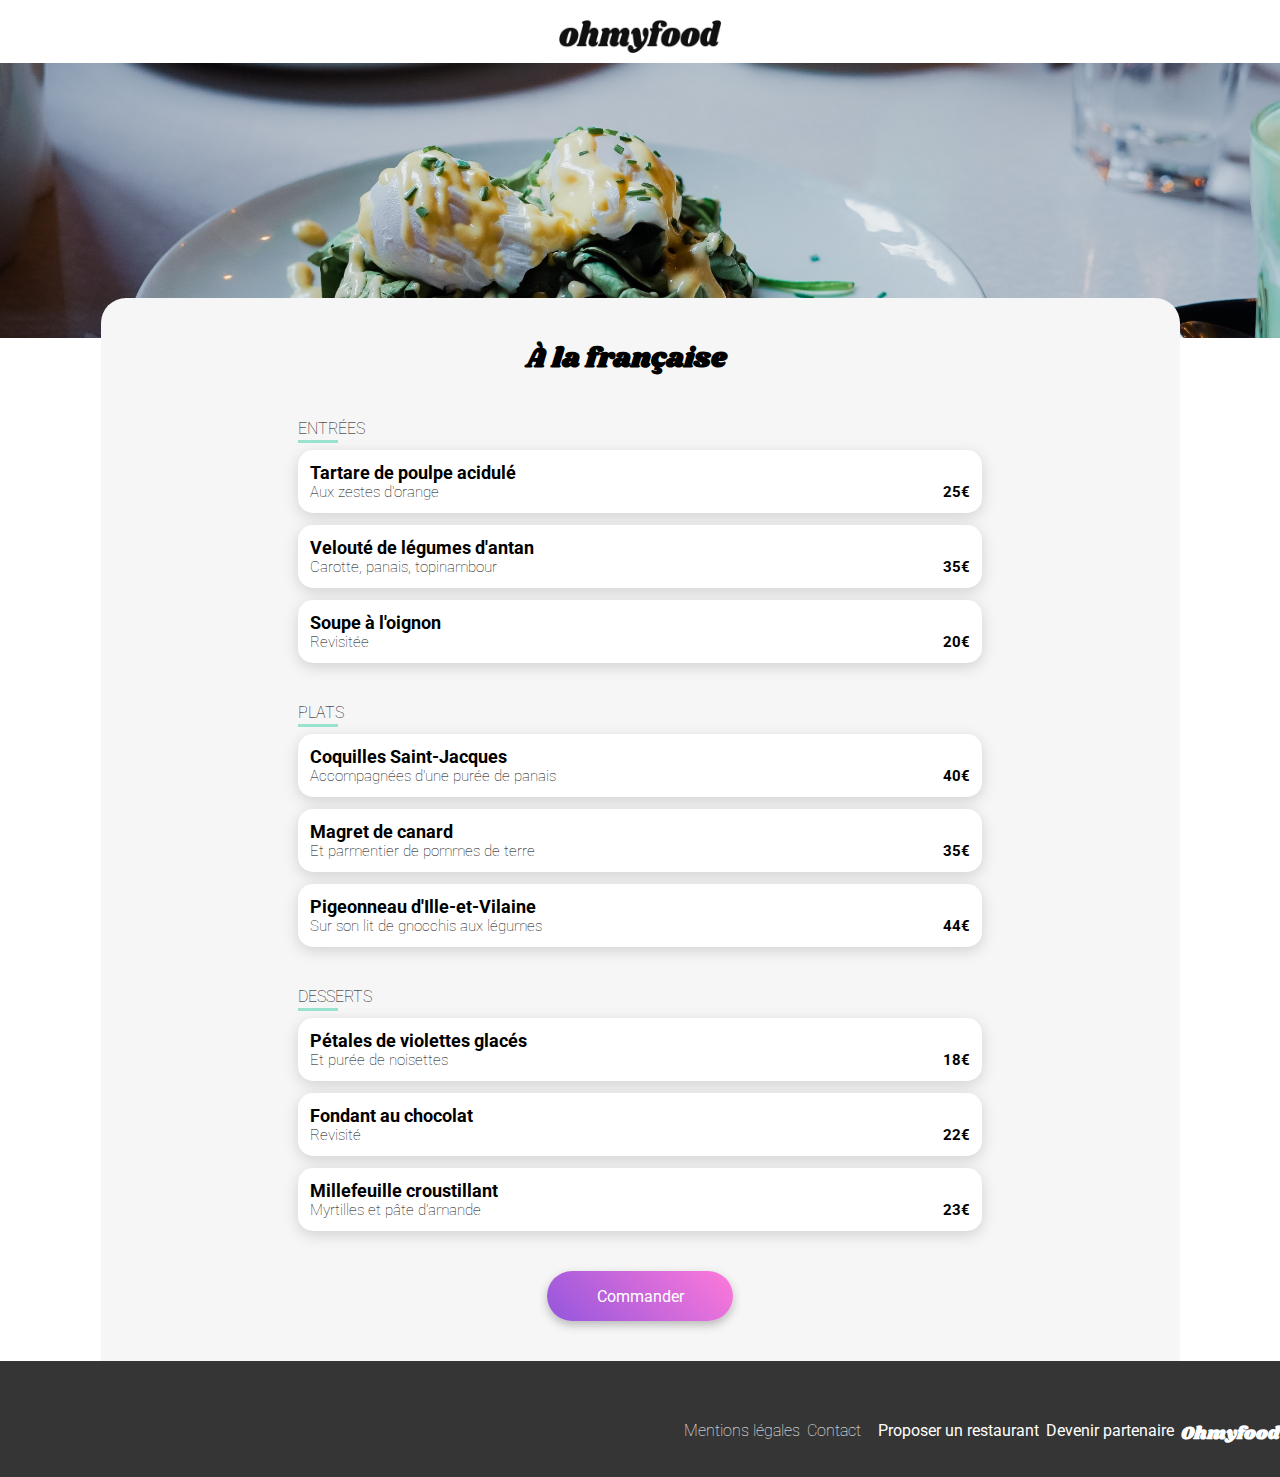
==== restaurants/a_la_francaise.html @ 1d02686e "last modifications" ====
<!DOCTYPE html>
<html lang="en">
<head>
    <meta charset="UTF-8">
    <meta name="viewport" content="width=device-width, initial-scale=1.0">
    <title>À la française - Carte</title>
    <link rel="preconnect" href="https://fonts.googleapis.com">
    <link rel="preconnect" href="https://fonts.gstatic.com" crossorigin>
    <link href="https://fonts.googleapis.com/css2?family=Roboto:wght@300;500;700&family=Shrikhand&display=swap" rel="stylesheet">
    <link href="../assets/css/style.css" rel="stylesheet">
    <link rel="stylesheet" href="https://cdnjs.cloudflare.com/ajax/libs/font-awesome/6.2.1/css/all.min.css"
    integrity="sha512-MV7K8+y+gLIBoVD59lQIYicR65iaqukzvf/nwasF0nqhPay5w/9lJmVM2hMDcnK1OnMGCdVK+iQrJ7lzPJQd1w=="
    crossorigin="anonymous" referrerpolicy="no-referrer">
</head>
<body class="main-container">
    <header class="header-ohmyfood">
        <img src="../assets/images/logo/ohmyfood.png" alt="Le logo de Ohmyfood" class="logo">
    </header>

    <img class="restaurant-cart-banner" src="../assets/images/restaurants/toa-heftiba.jpg" alt="La photo d'un joli plat gastronomique avec des toasts et oeufs benedict">

    <section class="restaurant-cart-menu">
        <div class="restaurant-cart-menu-title-and-choice">
            <h1 class="restaurant-cart-menu-title">À la française</h1>
            <i class="fa-regular fa-heart"></i>
        </div>
        <section class="restaurant-cart-menu-section">
            <h2 class="restaurant-cart-menu-section-title">Entrées</h2>
            <article class="restaurant-cart-menu-article">
                <h3 class="small-title">Tartare de poulpe acidulé</h3>
                <div class="restaurant-cart-menu-article-sub">
                    <p class="subcoment-cart">Aux zestes d'orange</p>
                    <p class="price">25€</p>
                </div>
            </article>
            <article class="restaurant-cart-menu-article">
                <h3 class="small-title">Velouté de légumes d'antan</h3>
                <div class="restaurant-cart-menu-article-sub">
                    <p class="subcoment-cart">Carotte, panais, topinambour</p>
                    <p class="price">35€</p>
                </div>
            </article>
            <article class="restaurant-cart-menu-article">
                <h3 class="small-title">Soupe à l'oignon</h3>
                <div class="restaurant-cart-menu-article-sub">
                    <p class="subcoment-cart">Revisitée</p>
                    <p class="price">20€</p>
                </div>
            </article>
        </section>
        <section class="restaurant-cart-menu-section">
            <h2 class="restaurant-cart-menu-section-title">Plats</h2>
            <article class="restaurant-cart-menu-article">
                <h3 class="small-title">Coquilles Saint-Jacques</h3>
                <div class="restaurant-cart-menu-article-sub">
                    <p class="subcoment-cart">Accompagnées d'une purée de panais</p>
                    <p class="price">40€</p>
                </div>
            </article>
            <article class="restaurant-cart-menu-article">
                <h3 class="small-title">Magret de canard</h3>
                <div class="restaurant-cart-menu-article-sub">
                    <p class="subcoment-cart">Et parmentier de pommes de terre</p>
                    <p class="price">35€</p>
                </div>
            </article>
            <article class="restaurant-cart-menu-article">
                <h3 class="small-title">Pigeonneau d'Ille-et-Vilaine</h3>
                <div class="restaurant-cart-menu-article-sub">
                    <p class="subcoment-cart">Sur son lit de gnocchis aux légumes</p>
                    <p class="price">44€</p>
                </div>
            </article>
        </section>
        <section class="restaurant-cart-menu-section">
            <h2 class="restaurant-cart-menu-section-title">Desserts</h2>
            <article class="restaurant-cart-menu-article">
                <h3 class="small-title">Pétales de violettes glacés</h3>
                <div class="restaurant-cart-menu-article-sub">
                    <p class="subcoment-cart">Et purée de noisettes</p>
                    <p class="price">18€</p>
                </div>
            </article>
            <article class="restaurant-cart-menu-article">
                <h3 class="small-title">Fondant au chocolat</h3>
                <div class="restaurant-cart-menu-article-sub">
                    <p class="subcoment-cart">Revisité</p>
                    <p class="price">22€</p>
                </div>
            </article>
            <article class="restaurant-cart-menu-article">
                <h3 class="small-title">Millefeuille croustillant</h3>
                <div class="restaurant-cart-menu-article-sub">
                    <p class="subcoment-cart">Myrtilles et pâte d'amande</p>
                    <p class="price">23€</p>
                </div>
            </article>
        </section>
        <button class="big-button restaurant-cart-menu-big-button">Commander</button>
    </section>

    <footer class="footer-ohmyfood">
        <h2 class="footer-title">Ohmyfood</h2>
        <ul class="footer-ul-partnership">
            <li class="footer-ul-partnership-li">
                <i class="fa-solid fa-utensils footer-icon"></i>
                Proposer un restaurant
            </li>
            <li>
                <i class="fa-solid fa-handshake-angle footer-icon"></i>
                Devenir partenaire
            </li>
        </ul>
        <ul class="footer-ul-official">
            <li>Mentions légales</li>
            <li>Contact</li>
        </ul>
    </footer>
</body>
</html>
---- assets/css/style.css ----
/* General */
* {
  font-family: "Roboto", sans-serif;
  padding: 0%;
  margin: 0%;
}

.main-container {
  width: 100%;
  display: flex;
  flex-direction: column;
  align-items: center;
}

.second-container {
  width: 100%;
  display: flex;
  flex-direction: column;
  align-items: center;
}

li {
  list-style: none;
}

a {
  text-decoration: none;
}

/* font-variables */
.title, .fonctionnement .fonctionnement-title, .advertising .advertising-title {
  font-size: 24px;
  font-weight: bold;
}

.restaurant-cart-menu-title {
  font-family: "Shrikhand", serif;
  font-size: 28px;
  padding-right: 28px;
}

.footer-title {
  font-family: "Shrikhand", serif;
  font-size: 18px;
  color: white;
}

.subcoment, .restaurant-card .restaurant-card-sub p, .advertising .advertising-paragraph {
  font-size: 17px;
  font-weight: lighter;
}

.subcoment-cart {
  font-size: 15px;
  font-weight: lighter;
}

.small-title, .big-button, .restaurant-card .restaurant-card-sub h3, .fonctionnement-card .fonctionnement-card-content {
  font-size: 18px;
  font-weight: medium;
}

.price {
  font-size: 15px;
  font-weight: bold;
}

/* color */
/* drop-shadow */
/***** header *****/
.header-ohmyfood {
  height: 63px;
  display: flex;
  flex-direction: row;
  justify-content: center;
  box-shadow: 0px 2px 4px 0px rgba(0, 0, 0, 0.15);
  width: 100%;
}
.header-ohmyfood .logo {
  width: 162px;
  padding-top: 20px;
  padding-bottom: 10px;
}

/***** research & advertising *****/
.research-and-advertising {
  display: flex;
  flex-direction: column;
  width: 100%;
}

/** advertising **/
.advertising {
  background-color: #f6f6f6;
  display: flex;
  flex-direction: column;
  align-items: center;
  text-align: center;
  padding: 40px 20px 55px 20px;
}
.advertising .advertising-title {
  padding-bottom: 20px;
}
.advertising .advertising-paragraph {
  font-size: 18px;
  padding-bottom: 30px;
}

/***** fonctionnement *****/
.fonctionnement {
  display: flex;
  flex-direction: column;
  padding: 40px 20px;
  width: 100%;
  align-self: center;
}
.fonctionnement .fonctionnement-title {
  padding-bottom: 28px;
}
.fonctionnement .fonctionnement-cards {
  display: flex;
  flex-direction: column;
  gap: 25px;
}

.fonctionnement-card {
  display: flex;
  flex-direction: row;
  height: 72px;
  align-items: center;
}
.fonctionnement-card .fonctionnement-card-number {
  background-color: #9356DC;
  height: 24px;
  width: 24px;
  border-radius: 50%;
  font-size: 14px;
  color: white;
  display: flex;
  justify-content: center;
  align-items: center;
  margin-right: -10px;
  z-index: 1;
}
.fonctionnement-card .fonctionnement-card-content {
  font-size: 16px;
  height: 100%;
  display: flex;
  flex-direction: row;
  align-items: center;
  background-color: #f6f6f6;
  box-shadow: 0px 4px 15px 0px rgba(0, 0, 0, 0.15);
  width: 100%;
  border-radius: 20px;
  padding-left: 35px;
}
.fonctionnement-card .fonctionnement-card-content .fonctionnement-icon {
  color: #7E7E7E;
  padding-right: 25px;
}

/* Medium devices (tablets, more/equal than 1024px) */
@media (min-width: 1024px) {
  .fonctionnement {
    align-items: center;
  }
  .fonctionnement .fonctionnement-cards {
    display: flex;
    flex-direction: row;
    width: 1080px;
  }
  .fonctionnement .fonctionnement-cards .fonctionnement-card {
    width: 33%;
  }
}
/***** restaurants *****/
.restaurants {
  display: flex;
  flex-direction: column;
  background-color: #f6f6f6;
  padding: 60px 20px;
  gap: 28px;
  width: 100%;
}

.restaurants-cards {
  display: flex;
  flex-direction: column;
  gap: 18px;
}

.restaurant-card {
  color: black;
  background-color: white;
  display: flex;
  flex-direction: column;
  height: 251px;
  border-radius: 15px;
  box-shadow: 0px 4px 15px 0px rgba(0, 0, 0, 0.15);
}
.restaurant-card .restaurant-card-sup {
  height: 66%;
  position: relative;
}
.restaurant-card .restaurant-card-sup .restaurant-card-sup-img {
  object-fit: cover;
  width: 100%;
  height: 100%;
  border-radius: 15px 15px 0px 0px;
}
.restaurant-card .restaurant-card-sup .restaurant-card-sup-button {
  position: absolute;
  top: 0;
  right: 0;
  margin: 10px;
}
.restaurant-card .restaurant-card-sub {
  height: 34%;
  display: flex;
  flex-direction: row;
  align-items: center;
  justify-content: space-between;
  padding: 0px 20px 0px 10px;
  border-radius: 0px 0px 15px 15px;
}
.restaurant-card .restaurant-card-sub i {
  font-size: 22px;
  padding-top: -10px;
}

/* Medium devices (tablets, more/equal than 1024px) */
@media (min-width: 1024px) {
  .restaurants {
    align-items: center;
    justify-content: center;
  }
  .restaurants .restaurants-cards {
    width: 1080px;
    flex-direction: row;
    justify-content: space-between;
    flex-wrap: wrap;
  }
  .restaurants .restaurants-cards .restaurant-card {
    width: 500px;
  }
}
/***** footer *****/
.footer-ohmyfood {
  display: flex;
  flex-direction: column;
  padding: 28px 40px;
  gap: 7px;
  color: white;
  background-color: #353535;
  width: 100%;
}
.footer-ohmyfood .footer-logo {
  width: 95px;
  margin-bottom: 13px;
}
.footer-ohmyfood .footer-logo svg {
  fill: white;
}
.footer-ohmyfood .footer-ul-partnership {
  display: flex;
  flex-direction: column;
  gap: 7px;
  font-size: 16px;
}
.footer-ohmyfood .footer-ul-partnership .footer-ul-partnership-li {
  display: flex;
  flex-direction: row;
  gap: 10px;
  font-weight: medium;
}
.footer-ohmyfood .footer-ul-official {
  display: flex;
  flex-direction: column;
  gap: 7px;
  font-weight: lighter;
}
.footer-ohmyfood .footer-icon {
  font-size: 13px;
}

@media (min-width: 1024px) {
  .footer-ohmyfood {
    flex-direction: row-reverse;
    padding: 60px 5% 30px;
  }
  .footer-ohmyfood .footer-ul-partnership {
    flex-direction: row;
  }
  .footer-ohmyfood .footer-ul-official {
    flex-direction: row;
  }
}
/***** restaurant cart banner *****/
.restaurant-cart-banner {
  height: 275px;
  width: 100%;
  object-fit: cover;
  z-index: 0;
  position: relative;
}

/***** restaurant cart menu *****/
.restaurant-cart-menu {
  display: flex;
  flex-direction: column;
  width: 100%;
  background-color: #f6f6f6;
  border-radius: 25px 25px 0px 0px;
  padding: 40px 12px;
  margin-top: -40px;
  z-index: 1;
  position: relative;
  gap: 40px;
}
.restaurant-cart-menu .restaurant-cart-menu-big-button {
  width: 186px;
  align-self: center;
}

.restaurant-cart-menu-title-and-choice {
  display: flex;
  flex-direction: row;
  justify-content: space-between;
}

.restaurant-cart-menu-section {
  display: flex;
  flex-direction: column;
  gap: 12px;
}
.restaurant-cart-menu-section .restaurant-cart-menu-section-title {
  font-size: 16px;
  font-weight: lighter;
  text-transform: uppercase;
  position: relative;
}
.restaurant-cart-menu-section .restaurant-cart-menu-section-title:before {
  content: "";
  position: absolute;
  bottom: -5px;
  left: 0;
  width: 40px;
  border-bottom: 3px solid #99E2D0;
}

.restaurant-cart-menu-article {
  display: flex;
  flex-direction: column;
  padding: 12px;
  background-color: white;
  border-radius: 15px;
  box-shadow: 0px 4px 15px 0px rgba(0, 0, 0, 0.15);
}
.restaurant-cart-menu-article .restaurant-cart-menu-article-sub {
  display: flex;
  flex-direction: row;
  justify-content: space-between;
}

/* Medium devices (tablets, more/equal than 1024px) */
@media (min-width: 1024px) {
  .restaurant-cart-menu {
    width: 1055px;
    align-items: center;
  }
  .restaurant-cart-menu .restaurant-cart-menu-section {
    width: 684px;
  }
}
/* color */
/* drop-shadow */
/** buttons **/
.big-button {
  font-size: 16px;
  color: white;
  height: 50px;
  background: linear-gradient(45deg, #9356DC, #FF79DA);
  border-radius: 25px;
  padding: 0px 1.5em 0px 1.5em;
  border: none;
  box-shadow: 0px 4px 10px 0px rgba(0, 0, 0, 0.25);
}

.small-button {
  font-size: 14px;
  font-weight: medium;
  background: #99E2D0;
  color: #008766;
  padding: 5px 10px;
  border: none;
  box-shadow: 0px 2px 4px 0px rgba(0, 0, 0, 0.15);
}

/* color */
/* drop-shadow */

/*# sourceMappingURL=style.css.map */
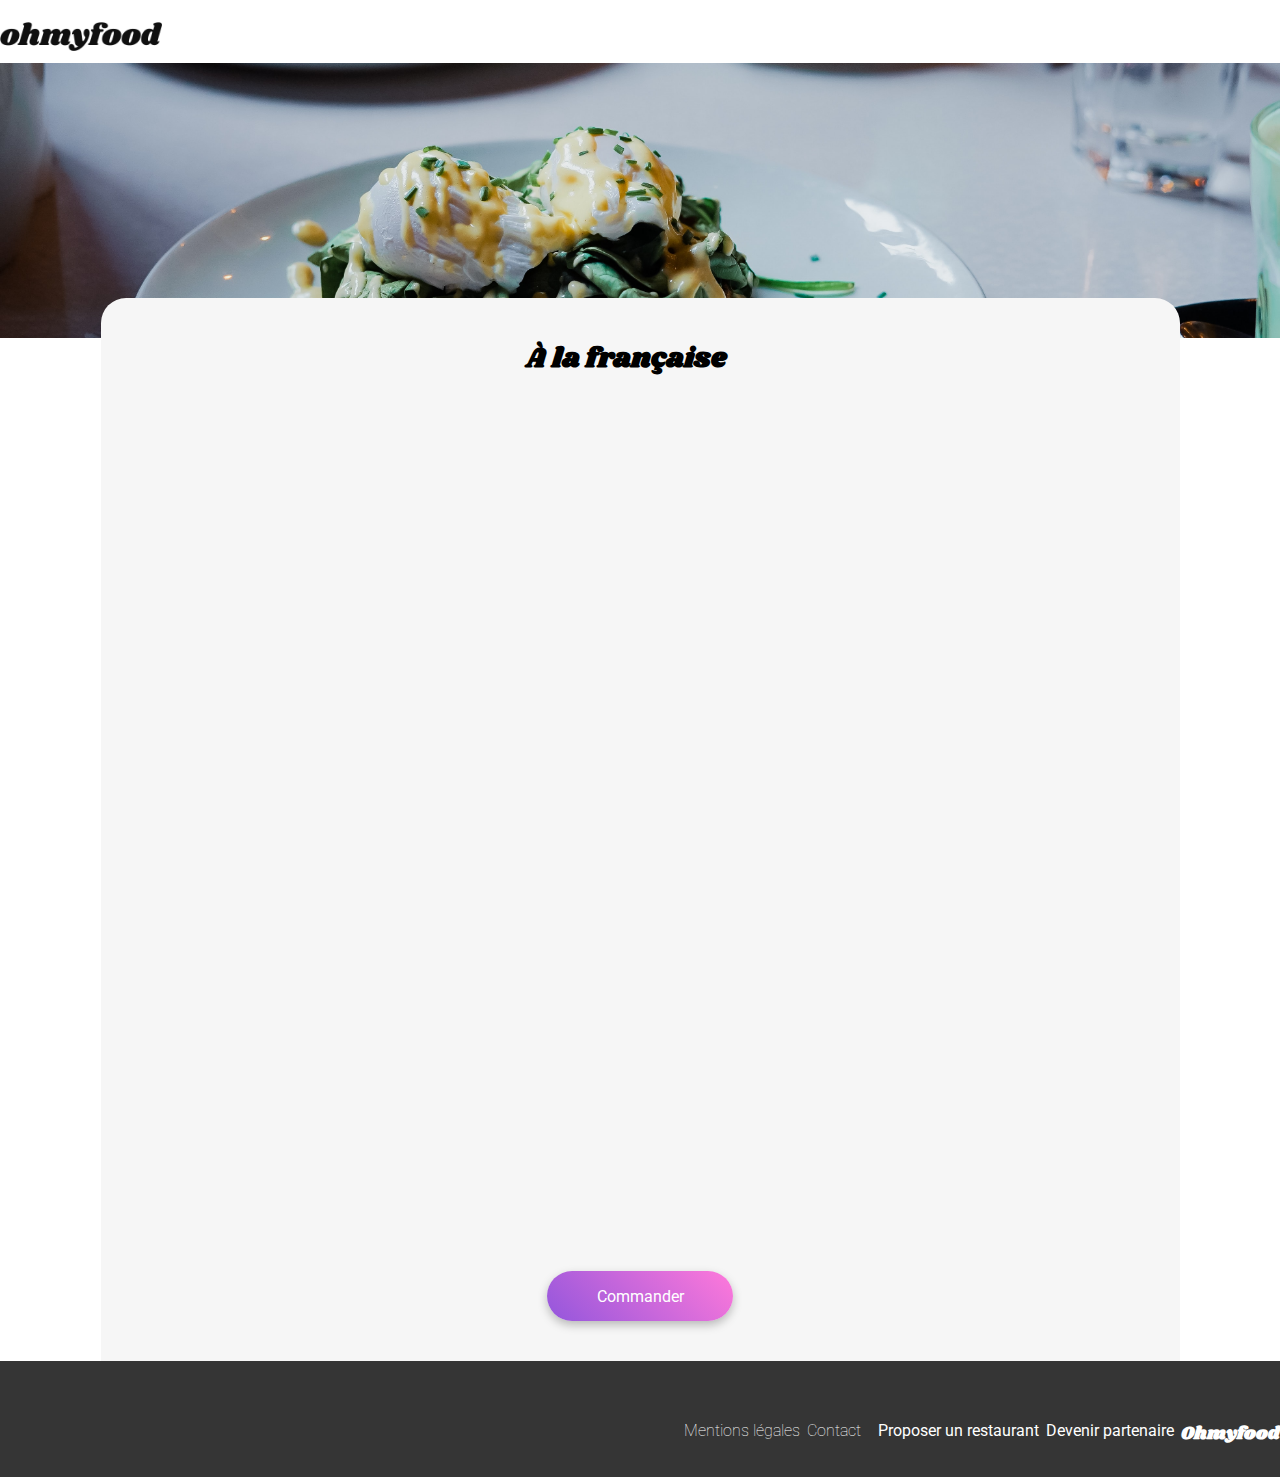
==== commit 0f29cab3: "add animations on all restaurants menu pages" ====
--- a/restaurants/a_la_francaise.html
+++ b/restaurants/a_la_francaise.html
@@ -24,7 +24,7 @@
             <h1 class="restaurant-cart-menu-title">À la française</h1>
             <i class="fa-regular fa-heart"></i>
         </div>
-        <section class="restaurant-cart-menu-section">
+        <section class="restaurant-cart-menu-section fadein1">
             <h2 class="restaurant-cart-menu-section-title">Entrées</h2>
             <article class="restaurant-cart-menu-article">
                 <h3 class="small-title">Tartare de poulpe acidulé</h3>
@@ -48,7 +48,7 @@
                 </div>
             </article>
         </section>
-        <section class="restaurant-cart-menu-section">
+        <section class="restaurant-cart-menu-section fadein2">
             <h2 class="restaurant-cart-menu-section-title">Plats</h2>
             <article class="restaurant-cart-menu-article">
                 <h3 class="small-title">Coquilles Saint-Jacques</h3>
@@ -72,7 +72,7 @@
                 </div>
             </article>
         </section>
-        <section class="restaurant-cart-menu-section">
+        <section class="restaurant-cart-menu-section fadein3">
             <h2 class="restaurant-cart-menu-section-title">Desserts</h2>
             <article class="restaurant-cart-menu-article">
                 <h3 class="small-title">Pétales de violettes glacés</h3>
--- a/assets/css/style.css
+++ b/assets/css/style.css
@@ -67,19 +67,61 @@
 
 /* color */
 /* drop-shadow */
+/* animations */
+.fadein1 {
+  animation: fade-in 1.5s ease-in-out forwards;
+}
+@keyframes fade-in {
+  from {
+    opacity: 0;
+  }
+  to {
+    opacity: 1;
+  }
+}
+
+.fadein2 {
+  animation: fade-in 3.5s ease-in-out forwards;
+}
+@keyframes fade-in {
+  from {
+    opacity: 0;
+  }
+  to {
+    opacity: 1;
+  }
+}
+
+.fadein3 {
+  animation: fade-in 4s ease-in-out forwards;
+}
+@keyframes fade-in {
+  from {
+    opacity: 0;
+  }
+  to {
+    opacity: 1;
+  }
+}
+
 /***** header *****/
 .header-ohmyfood {
   height: 63px;
   display: flex;
   flex-direction: row;
-  justify-content: center;
+  align-items: center;
+  justify-content: space-around;
   box-shadow: 0px 2px 4px 0px rgba(0, 0, 0, 0.15);
   width: 100%;
+}
+.header-ohmyfood .header-arrow {
+  font-size: 16px;
 }
 .header-ohmyfood .logo {
   width: 162px;
   padding-top: 20px;
   padding-bottom: 10px;
+  margin-right: auto;
 }
 
 /***** research & advertising *****/
@@ -332,6 +374,7 @@
   display: flex;
   flex-direction: column;
   gap: 12px;
+  opacity: 0;
 }
 .restaurant-cart-menu-section .restaurant-cart-menu-section-title {
   font-size: 16px;
@@ -374,6 +417,43 @@
 }
 /* color */
 /* drop-shadow */
+/* animations */
+.fadein1 {
+  animation: fade-in 1.5s ease-in-out forwards;
+}
+@keyframes fade-in {
+  from {
+    opacity: 0;
+  }
+  to {
+    opacity: 1;
+  }
+}
+
+.fadein2 {
+  animation: fade-in 3.5s ease-in-out forwards;
+}
+@keyframes fade-in {
+  from {
+    opacity: 0;
+  }
+  to {
+    opacity: 1;
+  }
+}
+
+.fadein3 {
+  animation: fade-in 4s ease-in-out forwards;
+}
+@keyframes fade-in {
+  from {
+    opacity: 0;
+  }
+  to {
+    opacity: 1;
+  }
+}
+
 /** buttons **/
 .big-button {
   font-size: 16px;
@@ -384,6 +464,11 @@
   padding: 0px 1.5em 0px 1.5em;
   border: none;
   box-shadow: 0px 4px 10px 0px rgba(0, 0, 0, 0.25);
+  transition: background 2s, box-shadow 2s;
+}
+.big-button:hover {
+  background: linear-gradient(45deg, #a16be0, #ff93e1);
+  box-shadow: 0px 6px 12px 0px rgba(0, 0, 0, 0.3);
 }
 
 .small-button {
@@ -398,5 +483,41 @@
 
 /* color */
 /* drop-shadow */
+/* animations */
+.fadein1 {
+  animation: fade-in 1.5s ease-in-out forwards;
+}
+@keyframes fade-in {
+  from {
+    opacity: 0;
+  }
+  to {
+    opacity: 1;
+  }
+}
+
+.fadein2 {
+  animation: fade-in 3.5s ease-in-out forwards;
+}
+@keyframes fade-in {
+  from {
+    opacity: 0;
+  }
+  to {
+    opacity: 1;
+  }
+}
+
+.fadein3 {
+  animation: fade-in 4s ease-in-out forwards;
+}
+@keyframes fade-in {
+  from {
+    opacity: 0;
+  }
+  to {
+    opacity: 1;
+  }
+}
 
 /*# sourceMappingURL=style.css.map */
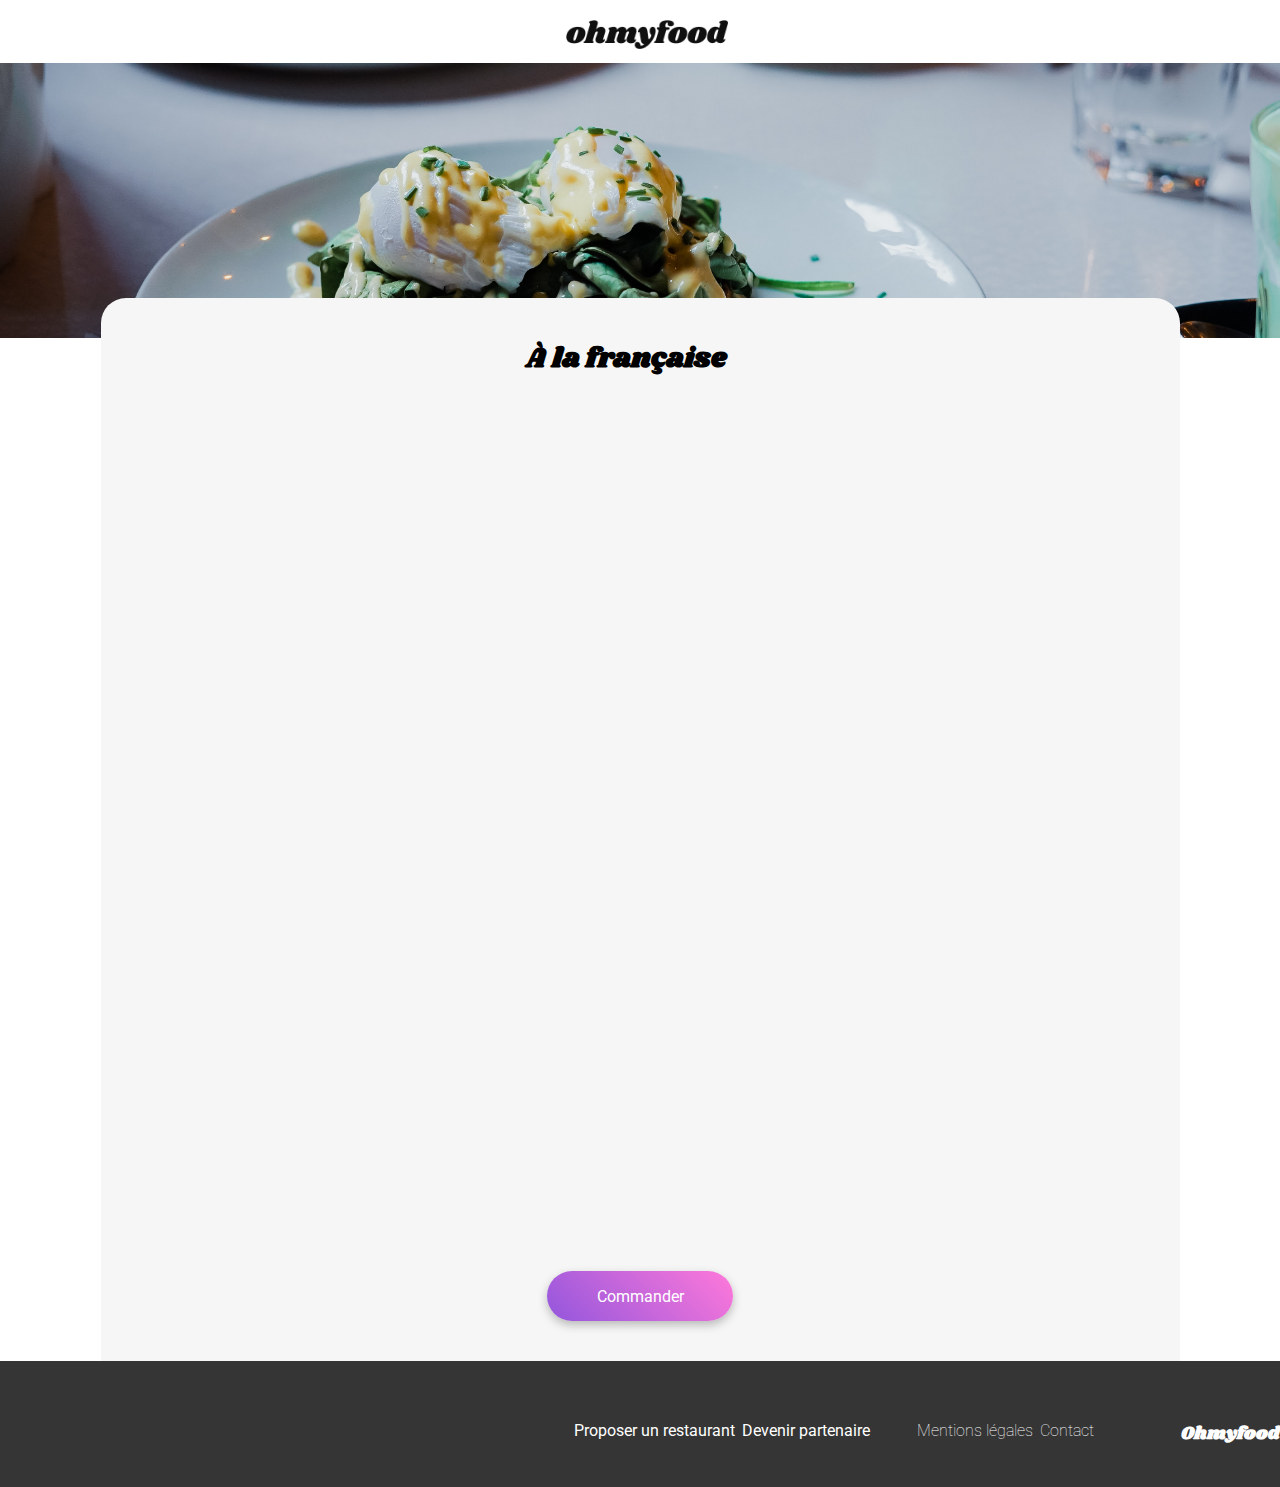
==== commit 7fe3b330: "improve logo part 2" ====
--- a/restaurants/a_la_francaise.html
+++ b/restaurants/a_la_francaise.html
@@ -14,7 +14,10 @@
 </head>
 <body class="main-container">
     <header class="header-ohmyfood">
-        <img src="../assets/images/logo/ohmyfood.png" alt="Le logo de Ohmyfood" class="logo">
+        <a href="../index.html"></a><i class="fa-solid fa-arrow-left header-arrow"></i>
+        <div class="logo-part">
+            <img src="../assets/images/logo/ohmyfood.png" alt="Le logo de Ohmyfood" class="logo-restaurant">
+        </div>
     </header>
 
     <img class="restaurant-cart-banner" src="../assets/images/restaurants/toa-heftiba.jpg" alt="La photo d'un joli plat gastronomique avec des toasts et oeufs benedict">
--- a/assets/css/style.css
+++ b/assets/css/style.css
@@ -9,16 +9,14 @@
   width: 100%;
   display: flex;
   flex-direction: column;
-  align-items: center;
-}
-
-.second-container {
-  width: 100%;
-  display: flex;
-  flex-direction: column;
-  align-items: center;
-}
-
+  box-sizing: border-box;
+}
+
+@media (min-width: 1024px) {
+  .main-container {
+    align-items: center;
+  }
+}
 li {
   list-style: none;
 }
@@ -43,6 +41,7 @@
   font-family: "Shrikhand", serif;
   font-size: 18px;
   color: white;
+  margin-bottom: 10px;
 }
 
 .subcoment, .restaurant-card .restaurant-card-sub p, .advertising .advertising-paragraph {
@@ -104,24 +103,43 @@
   }
 }
 
+.fadeout {
+  animation: fade-out 3s linear forwards;
+}
+@keyframes fade-out {
+  from {
+    display: flex;
+  }
+  to {
+    display: none;
+  }
+}
+
 /***** header *****/
 .header-ohmyfood {
   height: 63px;
   display: flex;
   flex-direction: row;
   align-items: center;
-  justify-content: space-around;
+  justify-content: center;
   box-shadow: 0px 2px 4px 0px rgba(0, 0, 0, 0.15);
   width: 100%;
 }
 .header-ohmyfood .header-arrow {
   font-size: 16px;
-}
-.header-ohmyfood .logo {
+  width: 5%;
+  margin-left: 5%;
+}
+.header-ohmyfood .logo-part {
+  width: 90%;
+}
+.header-ohmyfood .logo, .header-ohmyfood .logo-restaurant {
   width: 162px;
   padding-top: 20px;
   padding-bottom: 10px;
-  margin-right: auto;
+}
+.header-ohmyfood .logo-restaurant {
+  margin-left: 38%;
 }
 
 /***** research & advertising *****/
@@ -204,12 +222,11 @@
 /* Medium devices (tablets, more/equal than 1024px) */
 @media (min-width: 1024px) {
   .fonctionnement {
-    align-items: center;
+    width: 100%;
   }
   .fonctionnement .fonctionnement-cards {
     display: flex;
     flex-direction: row;
-    width: 1080px;
   }
   .fonctionnement .fonctionnement-cards .fonctionnement-card {
     width: 33%;
@@ -265,21 +282,29 @@
   padding: 0px 20px 0px 10px;
   border-radius: 0px 0px 15px 15px;
 }
-.restaurant-card .restaurant-card-sub i {
-  font-size: 22px;
+.restaurant-card .restaurant-card-sub .favorite {
+  height: 22px;
   padding-top: -10px;
+  fill: transparent;
+  stroke-width: 40;
+  stroke: black;
+}
+.restaurant-card .restaurant-card-sub .favorite:hover {
+  animation: filling 0.25s linear forwards;
+}
+@keyframes filling {
+  from {
+    fill: transparent;
+  }
+  to {
+    fill: black;
+  }
 }
 
 /* Medium devices (tablets, more/equal than 1024px) */
 @media (min-width: 1024px) {
-  .restaurants {
-    align-items: center;
-    justify-content: center;
-  }
   .restaurants .restaurants-cards {
-    width: 1080px;
     flex-direction: row;
-    justify-content: space-between;
     flex-wrap: wrap;
   }
   .restaurants .restaurants-cards .restaurant-card {
@@ -332,9 +357,13 @@
   }
   .footer-ohmyfood .footer-ul-partnership {
     flex-direction: row;
+    order: 2;
+    padding-right: 40px;
   }
   .footer-ohmyfood .footer-ul-official {
     flex-direction: row;
+    order: 1;
+    padding-right: 80px;
   }
 }
 /***** restaurant cart banner *****/
@@ -392,17 +421,32 @@
 }
 
 .restaurant-cart-menu-article {
+  position: relative;
   display: flex;
   flex-direction: column;
   padding: 12px;
   background-color: white;
   border-radius: 15px;
   box-shadow: 0px 4px 15px 0px rgba(0, 0, 0, 0.15);
+  transition: margin-right 500ms;
+}
+.restaurant-cart-menu-article:hover {
+  margin-right: 10%;
+  border-radius: 15px 0px 0px 15px;
+}
+.restaurant-cart-menu-article:hover .checking {
+  display: block;
 }
 .restaurant-cart-menu-article .restaurant-cart-menu-article-sub {
   display: flex;
   flex-direction: row;
   justify-content: space-between;
+}
+.restaurant-cart-menu-article .checking {
+  display: none;
+  width: 59px;
+  background-color: #99E2D0;
+  margin-right: -13%;
 }
 
 /* Medium devices (tablets, more/equal than 1024px) */
@@ -451,6 +495,18 @@
   }
   to {
     opacity: 1;
+  }
+}
+
+.fadeout {
+  animation: fade-out 3s linear forwards;
+}
+@keyframes fade-out {
+  from {
+    display: flex;
+  }
+  to {
+    display: none;
   }
 }
 
@@ -481,6 +537,47 @@
   box-shadow: 0px 2px 4px 0px rgba(0, 0, 0, 0.15);
 }
 
+/**loader**/
+.loader-box {
+  height: 100vh;
+  width: 100vh;
+  display: flex;
+  align-items: center;
+  justify-content: center;
+  font-family: "Shrikhand", serif;
+  font-size: 50px;
+}
+.loader-box .loader {
+  position: relative;
+  width: 30px;
+  height: 30px;
+  display: inline-block;
+  border-radius: 30px;
+  border: 10px solid rgba(0, 0, 0, 0.4);
+  margin-right: 10px;
+  margin-bottom: 10px;
+}
+.loader-box .loader::after {
+  content: "";
+  position: absolute;
+  top: -10px;
+  left: -10px;
+  bottom: -10px;
+  right: -10px;
+  border-radius: 30px;
+  border: 10px solid transparent;
+  border-top-color: black;
+  animation: spin 1s linear infinite;
+}
+
+@keyframes spin {
+  0% {
+    transform: rotate(0deg);
+  }
+  100% {
+    transform: rotate(360deg);
+  }
+}
 /* color */
 /* drop-shadow */
 /* animations */
@@ -520,4 +617,16 @@
   }
 }
 
+.fadeout {
+  animation: fade-out 3s linear forwards;
+}
+@keyframes fade-out {
+  from {
+    display: flex;
+  }
+  to {
+    display: none;
+  }
+}
+
 /*# sourceMappingURL=style.css.map */
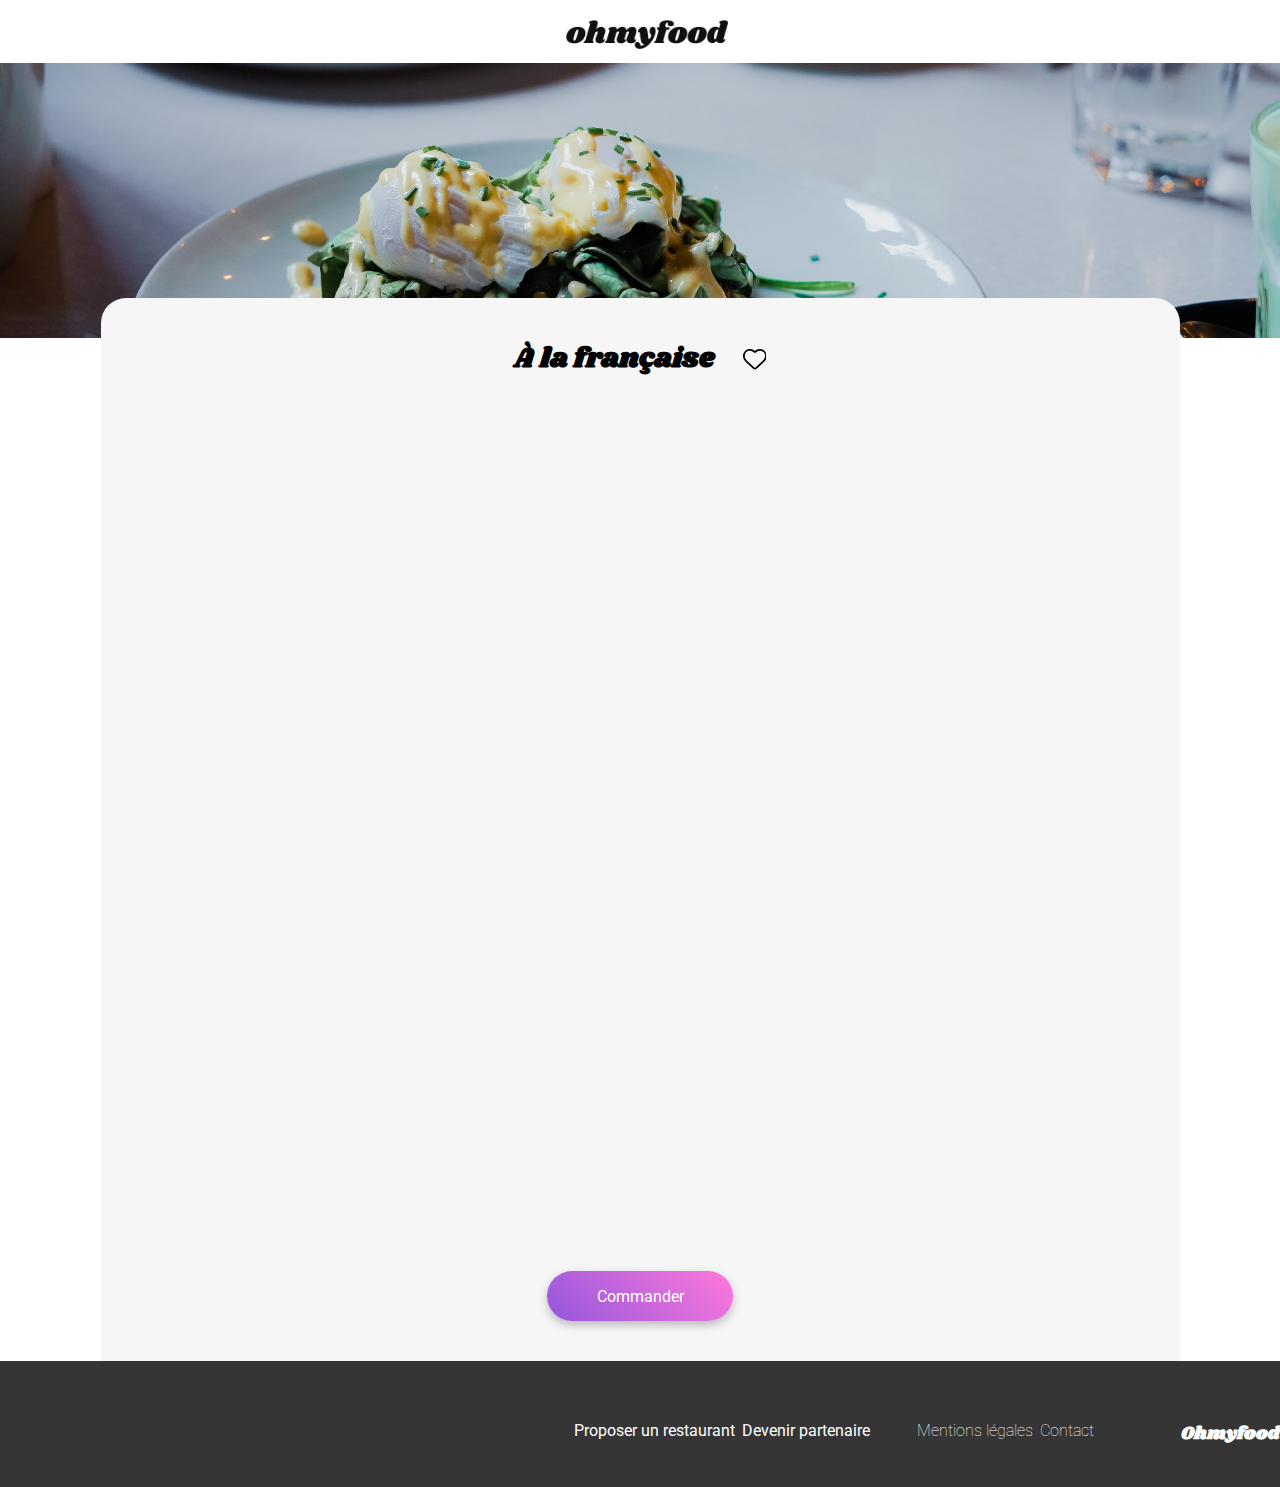
==== commit f5dc2261: "Title and heart's animation of the restaurant's pages are done" ====
--- a/restaurants/a_la_francaise.html
+++ b/restaurants/a_la_francaise.html
@@ -25,7 +25,7 @@
     <section class="restaurant-cart-menu">
         <div class="restaurant-cart-menu-title-and-choice">
             <h1 class="restaurant-cart-menu-title">À la française</h1>
-            <i class="fa-regular fa-heart"></i>
+            <svg class="favorite" xmlns="http://www.w3.org/2000/svg" height="1em" viewBox="-20 0 552 512"><!--! Font Awesome Free 6.4.2 by @fontawesome - https://fontawesome.com License - https://fontawesome.com/license (Commercial License) Copyright 2023 Fonticons, Inc. --><path d="M47.6 300.4L228.3 469.1c7.5 7 17.4 10.9 27.7 10.9s20.2-3.9 27.7-10.9L464.4 300.4c30.4-28.3 47.6-68 47.6-109.5v-5.8c0-69.9-50.5-129.5-119.4-141C347 36.5 300.6 51.4 268 84L256 96 244 84c-32.6-32.6-79-47.5-124.6-39.9C50.5 55.6 0 115.2 0 185.1v5.8c0 41.5 17.2 81.2 47.6 109.5z"/></svg>
         </div>
         <section class="restaurant-cart-menu-section fadein1">
             <h2 class="restaurant-cart-menu-section-title">Entrées</h2>
--- a/assets/css/style.css
+++ b/assets/css/style.css
@@ -26,7 +26,7 @@
 }
 
 /* font-variables */
-.title, .fonctionnement .fonctionnement-title, .advertising .advertising-title {
+.title, .fonctionnement-box .fonctionnement-title, .advertising .advertising-title {
   font-size: 24px;
   font-weight: bold;
 }
@@ -115,6 +115,25 @@
   }
 }
 
+.favorite {
+  height: 22px;
+  padding-top: -10px;
+  fill: transparent;
+  stroke-width: 40;
+  stroke: black;
+}
+.favorite:hover {
+  animation: filling 0.25s linear forwards;
+}
+@keyframes filling {
+  from {
+    fill: transparent;
+  }
+  to {
+    fill: black;
+  }
+}
+
 /***** header *****/
 .header-ohmyfood {
   height: 63px;
@@ -168,16 +187,22 @@
 
 /***** fonctionnement *****/
 .fonctionnement {
+  width: 100%;
+  display: flex;
+  justify-content: center;
+}
+
+.fonctionnement-box {
   display: flex;
   flex-direction: column;
   padding: 40px 20px;
   width: 100%;
   align-self: center;
 }
-.fonctionnement .fonctionnement-title {
+.fonctionnement-box .fonctionnement-title {
   padding-bottom: 28px;
 }
-.fonctionnement .fonctionnement-cards {
+.fonctionnement-box .fonctionnement-cards {
   display: flex;
   flex-direction: column;
   gap: 25px;
@@ -221,22 +246,28 @@
 
 /* Medium devices (tablets, more/equal than 1024px) */
 @media (min-width: 1024px) {
-  .fonctionnement {
-    width: 100%;
-  }
-  .fonctionnement .fonctionnement-cards {
+  .fonctionnement-box {
+    width: 1080px;
+  }
+  .fonctionnement-box .fonctionnement-cards {
     display: flex;
     flex-direction: row;
   }
-  .fonctionnement .fonctionnement-cards .fonctionnement-card {
+  .fonctionnement-box .fonctionnement-cards .fonctionnement-card {
     width: 33%;
   }
 }
 /***** restaurants *****/
 .restaurants {
-  display: flex;
-  flex-direction: column;
+  width: 100%;
+  display: flex;
+  justify-content: center;
   background-color: #f6f6f6;
+}
+
+.restaurants-box {
+  display: flex;
+  flex-direction: column;
   padding: 60px 20px;
   gap: 28px;
   width: 100%;
@@ -282,32 +313,21 @@
   padding: 0px 20px 0px 10px;
   border-radius: 0px 0px 15px 15px;
 }
-.restaurant-card .restaurant-card-sub .favorite {
-  height: 22px;
-  padding-top: -10px;
-  fill: transparent;
-  stroke-width: 40;
-  stroke: black;
-}
-.restaurant-card .restaurant-card-sub .favorite:hover {
-  animation: filling 0.25s linear forwards;
-}
-@keyframes filling {
-  from {
-    fill: transparent;
-  }
-  to {
-    fill: black;
-  }
-}
-
 /* Medium devices (tablets, more/equal than 1024px) */
 @media (min-width: 1024px) {
-  .restaurants .restaurants-cards {
+  .restaurants {
+    width: 4000px;
+  }
+  .restaurants-box {
+    width: 1080px;
+  }
+  .restaurants-cards {
     flex-direction: row;
     flex-wrap: wrap;
-  }
-  .restaurants .restaurants-cards .restaurant-card {
+    justify-content: space-between;
+    gap: 50px;
+  }
+  .restaurants-cards .restaurant-card {
     width: 500px;
   }
 }
@@ -397,6 +417,7 @@
   display: flex;
   flex-direction: row;
   justify-content: space-between;
+  align-items: center;
 }
 
 .restaurant-cart-menu-section {
@@ -507,6 +528,25 @@
   }
   to {
     display: none;
+  }
+}
+
+.favorite {
+  height: 22px;
+  padding-top: -10px;
+  fill: transparent;
+  stroke-width: 40;
+  stroke: black;
+}
+.favorite:hover {
+  animation: filling 0.25s linear forwards;
+}
+@keyframes filling {
+  from {
+    fill: transparent;
+  }
+  to {
+    fill: black;
   }
 }
 
@@ -629,4 +669,23 @@
   }
 }
 
+.favorite {
+  height: 22px;
+  padding-top: -10px;
+  fill: transparent;
+  stroke-width: 40;
+  stroke: black;
+}
+.favorite:hover {
+  animation: filling 0.25s linear forwards;
+}
+@keyframes filling {
+  from {
+    fill: transparent;
+  }
+  to {
+    fill: black;
+  }
+}
+
 /*# sourceMappingURL=style.css.map */
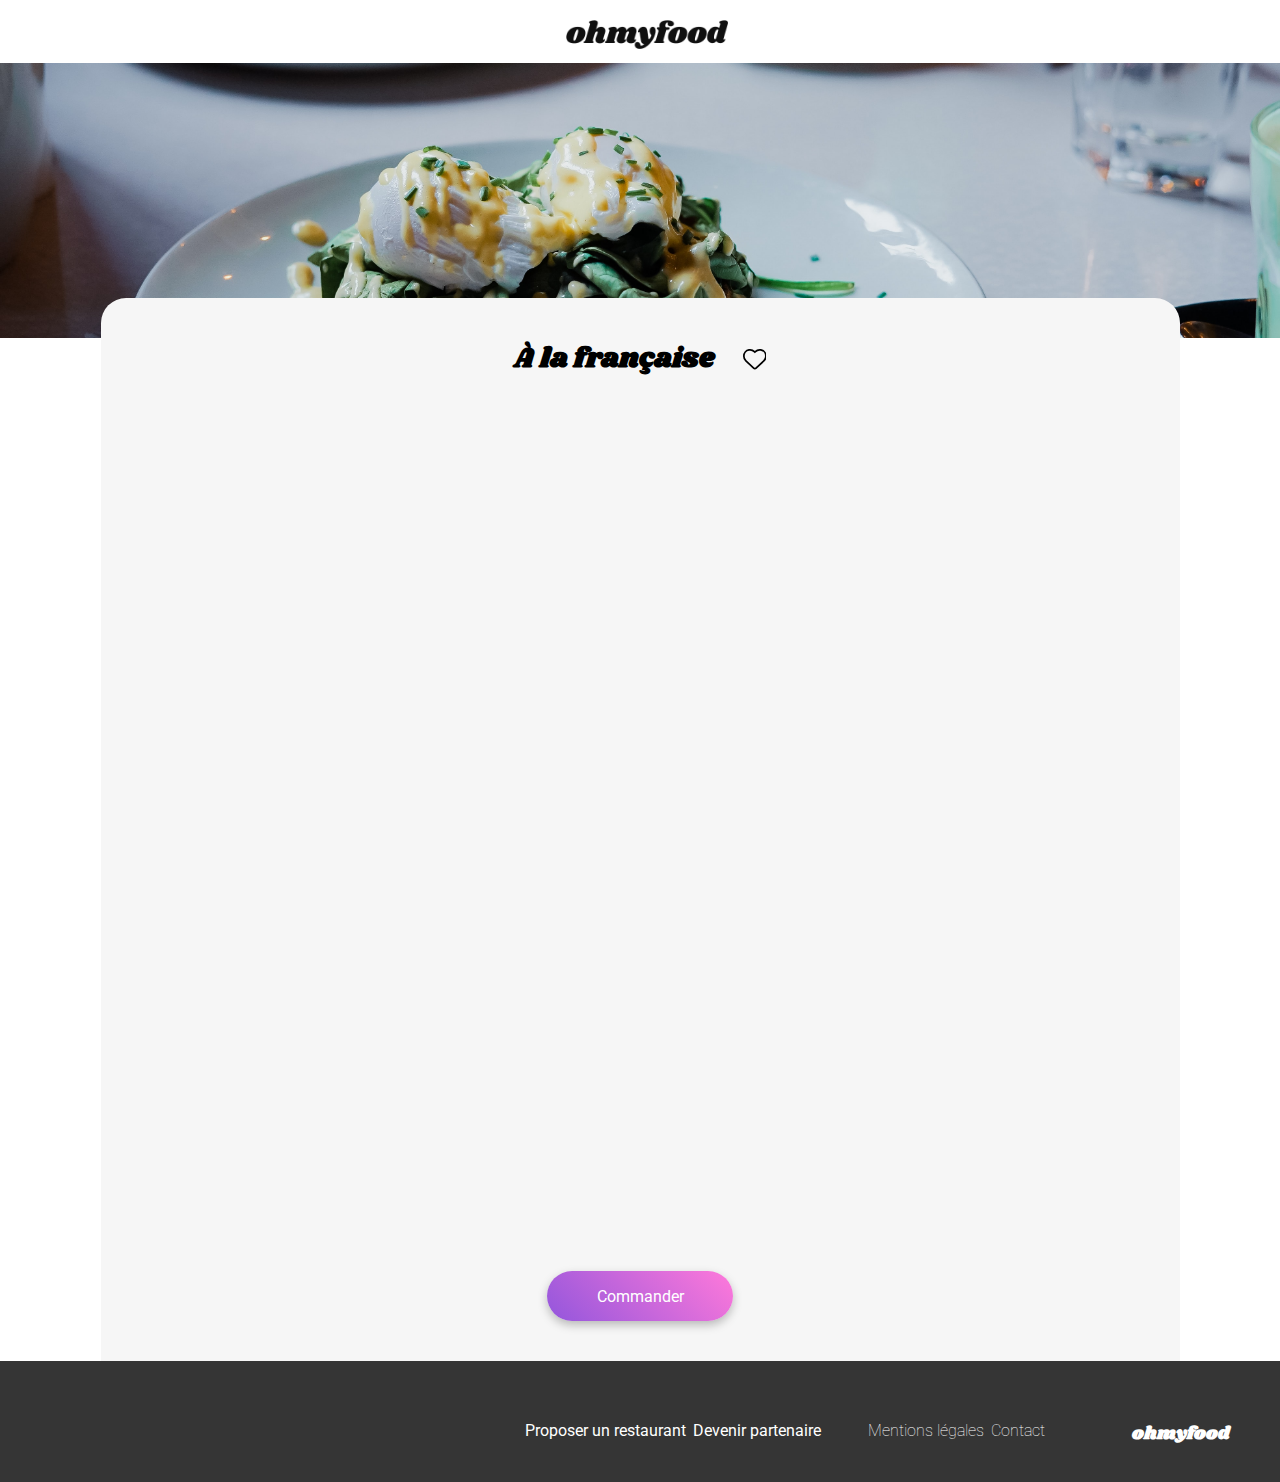
==== commit 72533fda: "improve footer" ====
--- a/restaurants/a_la_francaise.html
+++ b/restaurants/a_la_francaise.html
@@ -29,73 +29,118 @@
         </div>
         <section class="restaurant-cart-menu-section fadein1">
             <h2 class="restaurant-cart-menu-section-title">Entrées</h2>
-            <article class="restaurant-cart-menu-article">
-                <h3 class="small-title">Tartare de poulpe acidulé</h3>
-                <div class="restaurant-cart-menu-article-sub">
-                    <p class="subcoment-cart">Aux zestes d'orange</p>
-                    <p class="price">25€</p>
+            <article class="restaurant-cart-menu-article-and-checking">
+                <div class="restaurant-cart-menu-article">
+                    <h3 class="small-title">Tartare de poulpe acidulé</h3>
+                    <div class="restaurant-cart-menu-article-sub">
+                        <p class="subcoment-cart">Aux zestes d'orange</p>
+                        <p class="price">25€</p>
+                    </div>
+                </div>
+                <div class="checking">
+                    <i class="fa-solid fa-circle-check checking"></i>
                 </div>
             </article>
-            <article class="restaurant-cart-menu-article">
-                <h3 class="small-title">Velouté de légumes d'antan</h3>
-                <div class="restaurant-cart-menu-article-sub">
-                    <p class="subcoment-cart">Carotte, panais, topinambour</p>
-                    <p class="price">35€</p>
+            <article class="restaurant-cart-menu-article-and-checking">
+                <div class="restaurant-cart-menu-article">
+                    <h3 class="small-title">Velouté de légumes d'antan</h3>
+                    <div class="restaurant-cart-menu-article-sub">
+                        <p class="subcoment-cart">Carotte, panais, topinambour</p>
+                        <p class="price">35€</p>
+                    </div>
+                </div>
+                <div class="checking">
+                    <i class="fa-solid fa-circle-check checking"></i>
                 </div>
             </article>
-            <article class="restaurant-cart-menu-article">
-                <h3 class="small-title">Soupe à l'oignon</h3>
-                <div class="restaurant-cart-menu-article-sub">
-                    <p class="subcoment-cart">Revisitée</p>
-                    <p class="price">20€</p>
+            <article class="restaurant-cart-menu-article-and-checking">
+                <div class="restaurant-cart-menu-article">
+                    <h3 class="small-title">Soupe à l'oignon</h3>
+                    <div class="restaurant-cart-menu-article-sub">
+                        <p class="subcoment-cart">Revisitée</p>
+                        <p class="price">20€</p>
+                    </div>
+                </div>
+                <div class="checking">
+                    <i class="fa-solid fa-circle-check checking"></i>
                 </div>
             </article>
         </section>
         <section class="restaurant-cart-menu-section fadein2">
             <h2 class="restaurant-cart-menu-section-title">Plats</h2>
-            <article class="restaurant-cart-menu-article">
-                <h3 class="small-title">Coquilles Saint-Jacques</h3>
-                <div class="restaurant-cart-menu-article-sub">
-                    <p class="subcoment-cart">Accompagnées d'une purée de panais</p>
-                    <p class="price">40€</p>
+            <article class="restaurant-cart-menu-article-and-checking">
+                <div class="restaurant-cart-menu-article">
+                    <h3 class="small-title">Coquilles Saint-Jacques</h3>
+                    <div class="restaurant-cart-menu-article-sub">
+                        <p class="subcoment-cart">Accompagnées d'une purée de panais</p>
+                        <p class="price">40€</p>
+                    </div>
+                </div>
+                <div class="checking">
+                    <i class="fa-solid fa-circle-check checking"></i>
                 </div>
             </article>
-            <article class="restaurant-cart-menu-article">
-                <h3 class="small-title">Magret de canard</h3>
-                <div class="restaurant-cart-menu-article-sub">
-                    <p class="subcoment-cart">Et parmentier de pommes de terre</p>
-                    <p class="price">35€</p>
+            <article class="restaurant-cart-menu-article-and-checking">
+                <div class="restaurant-cart-menu-article">
+                    <h3 class="small-title">Magret de canard</h3>
+                    <div class="restaurant-cart-menu-article-sub">
+                        <p class="subcoment-cart">Et parmentier de pommes de terre</p>
+                        <p class="price">35€</p>
+                    </div>
+                </div>
+                <div class="checking">
+                    <i class="fa-solid fa-circle-check checking"></i>
                 </div>
             </article>
-            <article class="restaurant-cart-menu-article">
-                <h3 class="small-title">Pigeonneau d'Ille-et-Vilaine</h3>
-                <div class="restaurant-cart-menu-article-sub">
-                    <p class="subcoment-cart">Sur son lit de gnocchis aux légumes</p>
-                    <p class="price">44€</p>
+            <article class="restaurant-cart-menu-article-and-checking">
+                <div class="restaurant-cart-menu-article">
+                    <h3 class="small-title">Pigeonneau d'Ille-et-Vilaine</h3>
+                    <div class="restaurant-cart-menu-article-sub">
+                        <p class="subcoment-cart">Sur son lit de gnocchis aux légumes</p>
+                        <p class="price">44€</p>
+                    </div>
+                </div>
+                <div class="checking">
+                    <i class="fa-solid fa-circle-check checking"></i>
                 </div>
             </article>
         </section>
         <section class="restaurant-cart-menu-section fadein3">
             <h2 class="restaurant-cart-menu-section-title">Desserts</h2>
-            <article class="restaurant-cart-menu-article">
-                <h3 class="small-title">Pétales de violettes glacés</h3>
-                <div class="restaurant-cart-menu-article-sub">
-                    <p class="subcoment-cart">Et purée de noisettes</p>
-                    <p class="price">18€</p>
+            <article class="restaurant-cart-menu-article-and-checking">
+                <div class="restaurant-cart-menu-article">
+                    <h3 class="small-title">Pétales de violettes glacés</h3>
+                    <div class="restaurant-cart-menu-article-sub">
+                        <p class="subcoment-cart">Et purée de noisettes</p>
+                        <p class="price">18€</p>
+                    </div>
+                </div>
+                <div class="checking">
+                    <i class="fa-solid fa-circle-check checking"></i>
                 </div>
             </article>
-            <article class="restaurant-cart-menu-article">
-                <h3 class="small-title">Fondant au chocolat</h3>
-                <div class="restaurant-cart-menu-article-sub">
-                    <p class="subcoment-cart">Revisité</p>
-                    <p class="price">22€</p>
+            <article class="restaurant-cart-menu-article-and-checking">
+                <div class="restaurant-cart-menu-article">
+                    <h3 class="small-title">Fondant au chocolat</h3>
+                    <div class="restaurant-cart-menu-article-sub">
+                        <p class="subcoment-cart">Revisité</p>
+                        <p class="price">22€</p>
+                    </div>
+                </div>
+                <div class="checking">
+                    <i class="fa-solid fa-circle-check checking"></i>
                 </div>
             </article>
-            <article class="restaurant-cart-menu-article">
-                <h3 class="small-title">Millefeuille croustillant</h3>
-                <div class="restaurant-cart-menu-article-sub">
-                    <p class="subcoment-cart">Myrtilles et pâte d'amande</p>
-                    <p class="price">23€</p>
+            <article class="restaurant-cart-menu-article-and-checking">
+                <div class="restaurant-cart-menu-article">
+                    <h3 class="small-title">Millefeuille croustillant</h3>
+                    <div class="restaurant-cart-menu-article-sub">
+                        <p class="subcoment-cart">Myrtilles et pâte d'amande</p>
+                        <p class="price">23€</p>
+                    </div>
+                </div>
+                <div class="checking">
+                    <i class="fa-solid fa-circle-check checking"></i>
                 </div>
             </article>
         </section>
@@ -103,7 +148,7 @@
     </section>
 
     <footer class="footer-ohmyfood">
-        <h2 class="footer-title">Ohmyfood</h2>
+        <h2 class="footer-title">ohmyfood</h2>
         <ul class="footer-ul-partnership">
             <li class="footer-ul-partnership-li">
                 <i class="fa-solid fa-utensils footer-icon"></i>
--- a/assets/css/style.css
+++ b/assets/css/style.css
@@ -3,6 +3,10 @@
   font-family: "Roboto", sans-serif;
   padding: 0%;
   margin: 0%;
+}
+
+main {
+  width: 100%;
 }
 
 .main-container {
@@ -316,7 +320,7 @@
 /* Medium devices (tablets, more/equal than 1024px) */
 @media (min-width: 1024px) {
   .restaurants {
-    width: 4000px;
+    width: 100%;
   }
   .restaurants-box {
     width: 1080px;
@@ -335,11 +339,12 @@
 .footer-ohmyfood {
   display: flex;
   flex-direction: column;
-  padding: 28px 40px;
+  padding: 28px 0px;
   gap: 7px;
   color: white;
   background-color: #353535;
   width: 100%;
+  padding-left: 20px;
 }
 .footer-ohmyfood .footer-logo {
   width: 95px;
@@ -373,7 +378,8 @@
 @media (min-width: 1024px) {
   .footer-ohmyfood {
     flex-direction: row-reverse;
-    padding: 60px 5% 30px;
+    padding-top: 60px;
+    padding-bottom: 25px;
   }
   .footer-ohmyfood .footer-ul-partnership {
     flex-direction: row;
@@ -384,6 +390,9 @@
     flex-direction: row;
     order: 1;
     padding-right: 80px;
+  }
+  .footer-ohmyfood .footer-title {
+    padding-right: 60px;
   }
 }
 /***** restaurant cart banner *****/
@@ -441,33 +450,44 @@
   border-bottom: 3px solid #99E2D0;
 }
 
+.restaurant-cart-menu-article-and-checking {
+  display: flex;
+  flex-direction: row;
+}
+.restaurant-cart-menu-article-and-checking .checking {
+  display: none;
+  width: 10%;
+  color: white;
+  background-color: #99E2D0;
+  border-radius: 0px 15px 15px 0px;
+}
+.restaurant-cart-menu-article-and-checking:hover .checking {
+  display: flex;
+  justify-content: center;
+  align-items: center;
+  margin-left: -10%;
+  z-index: 0;
+}
+.restaurant-cart-menu-article-and-checking:hover .restaurant-cart-menu-article {
+  border-radius: 15px 0px 0px 15px;
+  margin-right: 10%;
+  z-index: 1;
+}
+
 .restaurant-cart-menu-article {
-  position: relative;
   display: flex;
   flex-direction: column;
   padding: 12px;
   background-color: white;
   border-radius: 15px;
   box-shadow: 0px 4px 15px 0px rgba(0, 0, 0, 0.15);
+  width: 100%;
   transition: margin-right 500ms;
-}
-.restaurant-cart-menu-article:hover {
-  margin-right: 10%;
-  border-radius: 15px 0px 0px 15px;
-}
-.restaurant-cart-menu-article:hover .checking {
-  display: block;
 }
 .restaurant-cart-menu-article .restaurant-cart-menu-article-sub {
   display: flex;
   flex-direction: row;
   justify-content: space-between;
-}
-.restaurant-cart-menu-article .checking {
-  display: none;
-  width: 59px;
-  background-color: #99E2D0;
-  margin-right: -13%;
 }
 
 /* Medium devices (tablets, more/equal than 1024px) */
@@ -579,8 +599,8 @@
 
 /**loader**/
 .loader-box {
-  height: 100vh;
-  width: 100vh;
+  height: 100%;
+  width: 100%;
   display: flex;
   align-items: center;
   justify-content: center;
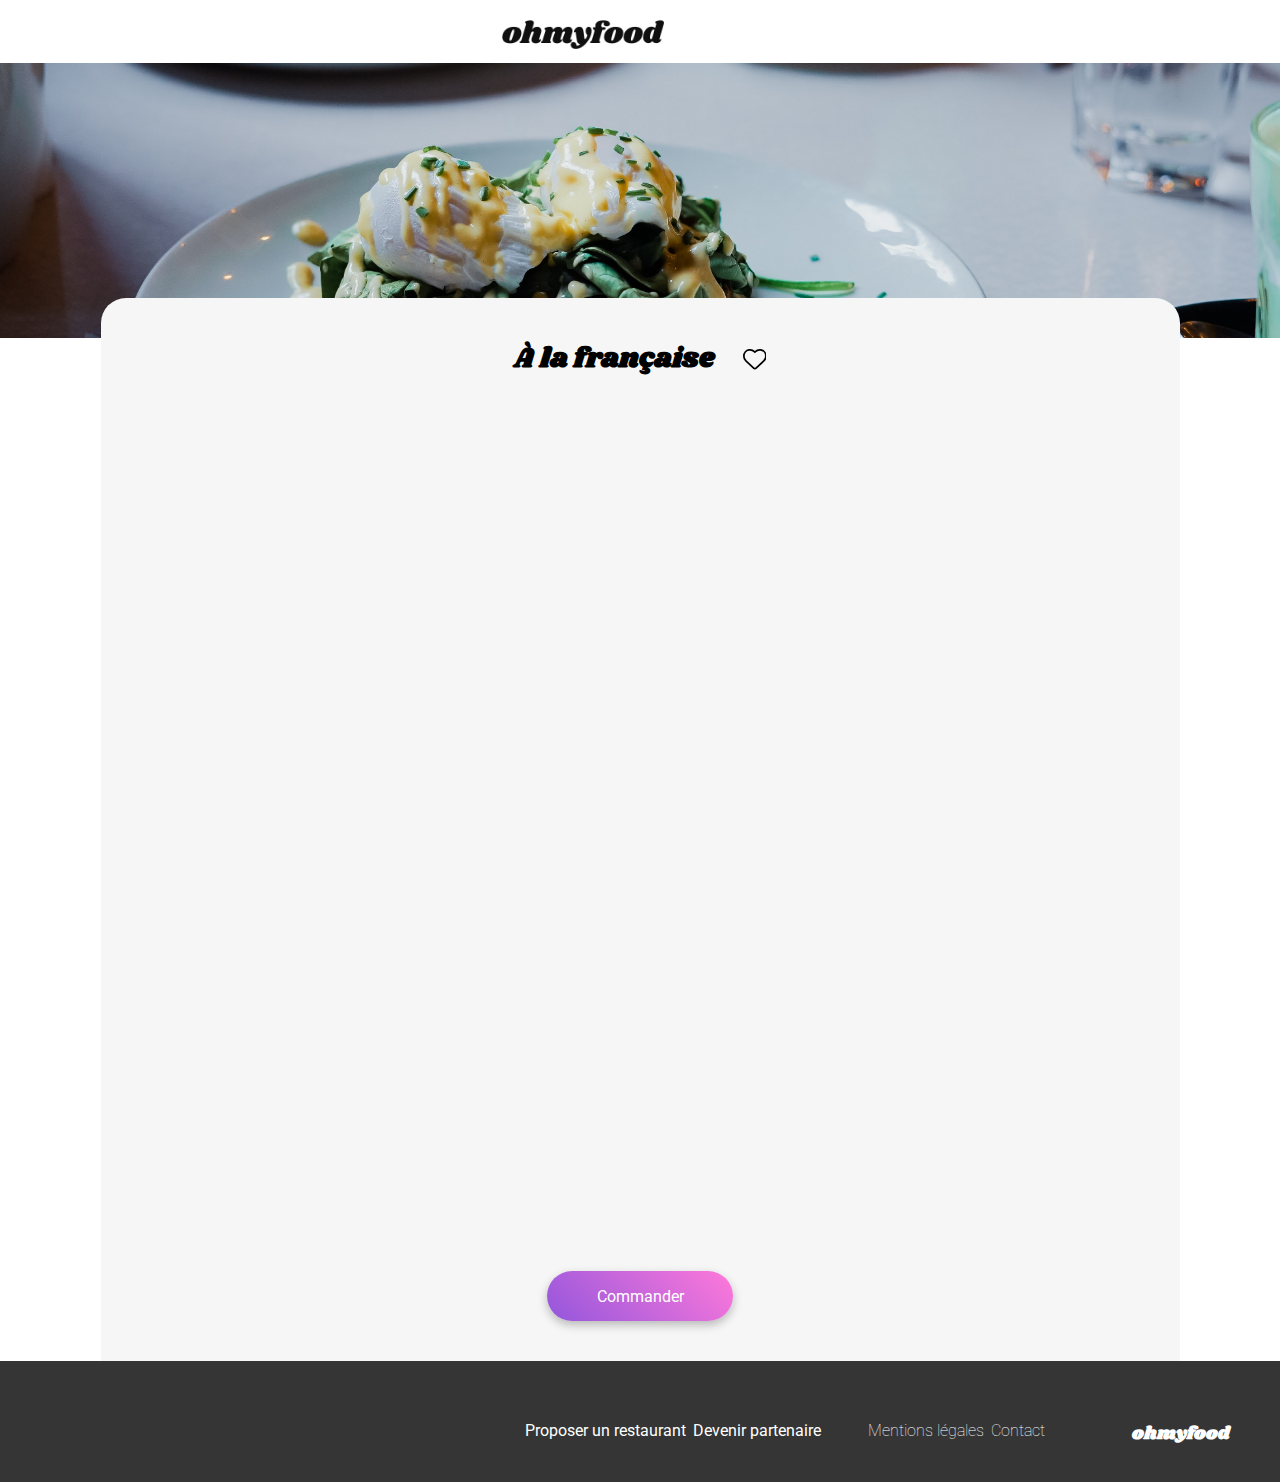
==== commit 24c1b090: "add links on the restaurant's arrows" ====
--- a/restaurants/a_la_francaise.html
+++ b/restaurants/a_la_francaise.html
@@ -14,7 +14,9 @@
 </head>
 <body class="main-container">
     <header class="header-ohmyfood">
-        <a href="../index.html"></a><i class="fa-solid fa-arrow-left header-arrow"></i>
+        <a href="../index.html">
+            <i class="fa-solid fa-arrow-left header-arrow"></i>
+        </a>
         <div class="logo-part">
             <img src="../assets/images/logo/ohmyfood.png" alt="Le logo de Ohmyfood" class="logo-restaurant">
         </div>
--- a/assets/css/style.css
+++ b/assets/css/style.css
@@ -599,8 +599,8 @@
 
 /**loader**/
 .loader-box {
-  height: 100%;
-  width: 100%;
+  height: 100vh;
+  width: 100vh;
   display: flex;
   align-items: center;
   justify-content: center;
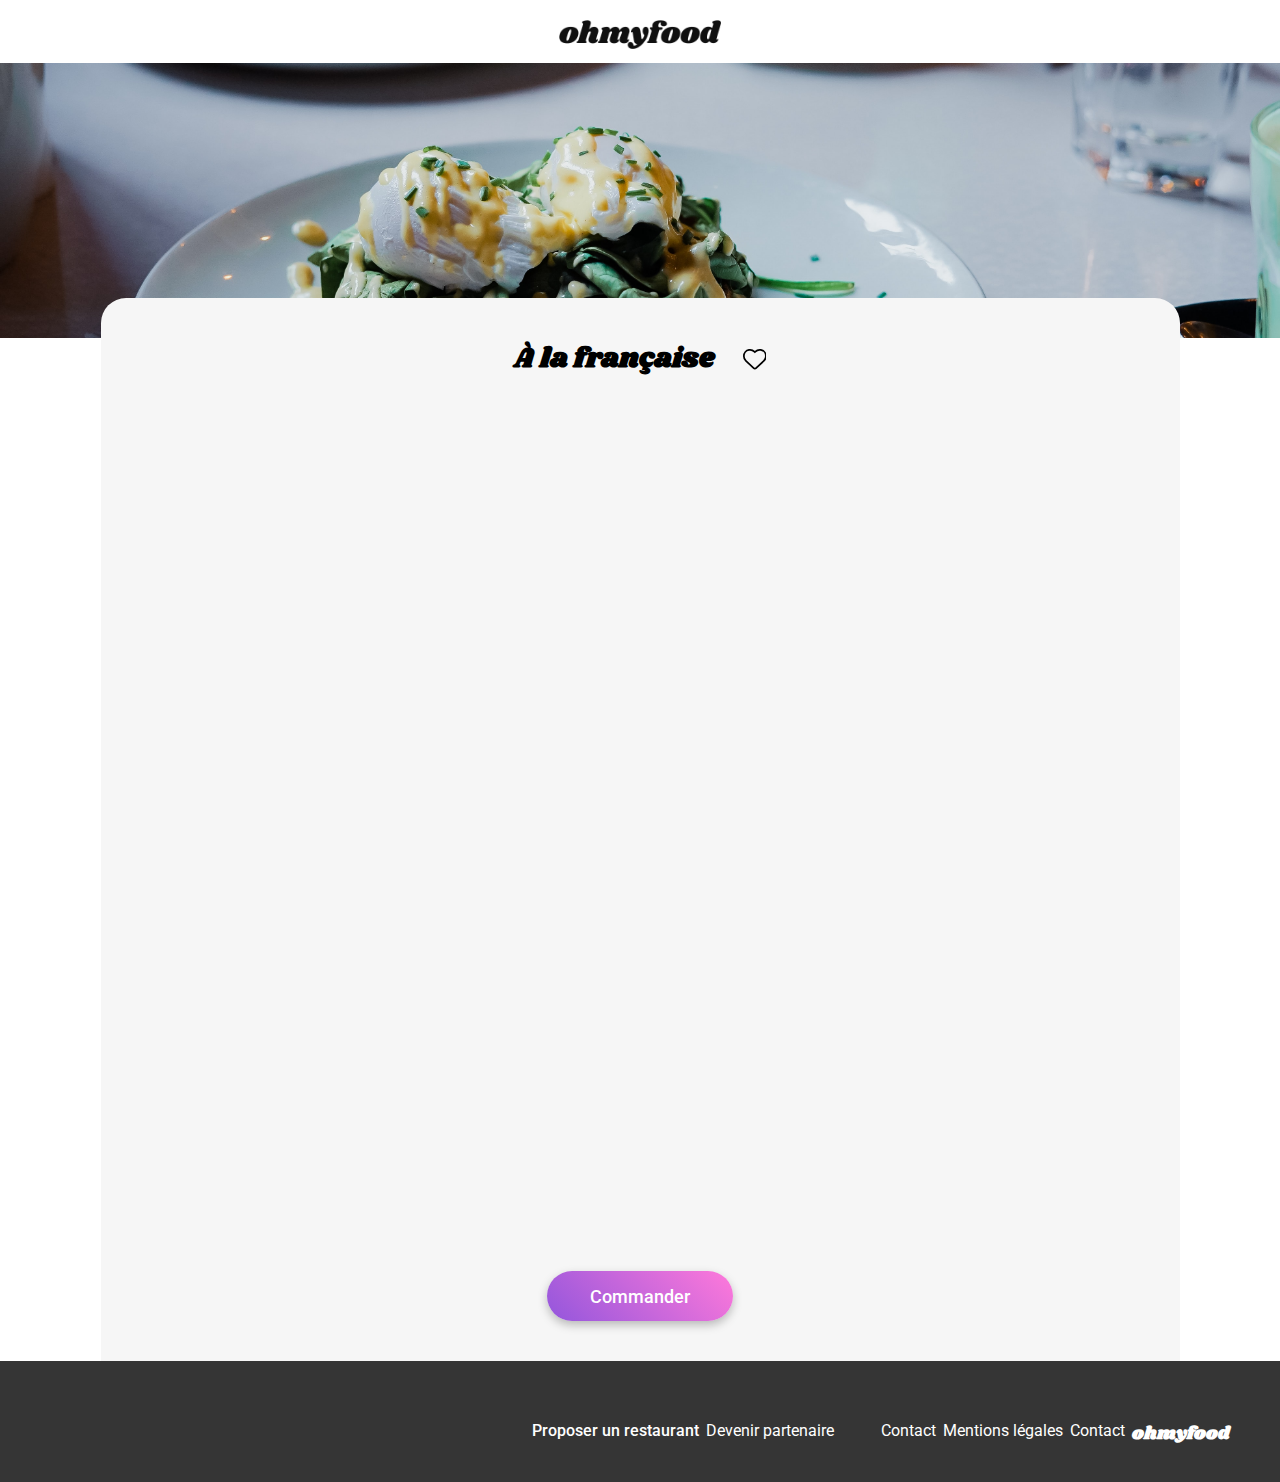
==== commit 2c621dad: "contact" ====
--- a/restaurants/a_la_francaise.html
+++ b/restaurants/a_la_francaise.html
@@ -161,7 +161,7 @@
                 Devenir partenaire
             </li>
         </ul>
-        <ul class="footer-ul-official">
+        <li><a href="mailto:contact@ohmyfood.com">Contact</a></li>
             <li>Mentions légales</li>
             <li>Contact</li>
         </ul>
--- a/assets/css/style.css
+++ b/assets/css/style.css
@@ -1,4 +1,4 @@
-/* General */
+/***** General *****/
 * {
   font-family: "Roboto", sans-serif;
   padding: 0%;
@@ -27,9 +27,12 @@
 
 a {
   text-decoration: none;
-}
-
-/* font-variables */
+  color: inherit;
+}
+
+/***** color *****/
+/***** drop-shadow *****/
+/***** font-variables *****/
 .title, .fonctionnement-box .fonctionnement-title, .advertising .advertising-title {
   font-size: 24px;
   font-weight: bold;
@@ -60,7 +63,7 @@
 
 .small-title, .big-button, .restaurant-card .restaurant-card-sub h3, .fonctionnement-card .fonctionnement-card-content {
   font-size: 18px;
-  font-weight: medium;
+  font-weight: 500;
 }
 
 .price {
@@ -68,9 +71,7 @@
   font-weight: bold;
 }
 
-/* color */
-/* drop-shadow */
-/* animations */
+/***** animations *****/
 .fadein1 {
   animation: fade-in 1.5s ease-in-out forwards;
 }
@@ -121,7 +122,6 @@
 
 .favorite {
   height: 22px;
-  padding-top: -10px;
   fill: transparent;
   stroke-width: 40;
   stroke: black;
@@ -137,32 +137,37 @@
     fill: black;
   }
 }
-
-/***** header *****/
-.header-ohmyfood {
-  height: 63px;
+.favorite:not(:hover) {
+  animation: unfilling 0.25s linear forwards;
+}
+@keyframes unfilling {
+  from {
+    fill: black;
+  }
+  to {
+    fill: transparent;
+  }
+}
+
+/***** location *****/
+.location {
   display: flex;
   flex-direction: row;
   align-items: center;
   justify-content: center;
-  box-shadow: 0px 2px 4px 0px rgba(0, 0, 0, 0.15);
-  width: 100%;
-}
-.header-ohmyfood .header-arrow {
+  height: 50px;
+  background-color: #eaeaea;
+  gap: 15px;
+  color: #353535;
+}
+.location .input-location {
   font-size: 16px;
-  width: 5%;
-  margin-left: 5%;
-}
-.header-ohmyfood .logo-part {
-  width: 90%;
-}
-.header-ohmyfood .logo, .header-ohmyfood .logo-restaurant {
-  width: 162px;
-  padding-top: 20px;
-  padding-bottom: 10px;
-}
-.header-ohmyfood .logo-restaurant {
-  margin-left: 38%;
+  border: none;
+  background-color: #eaeaea;
+  width: 115px;
+}
+.location .input-location::placeholder {
+  color: #353535;
 }
 
 /***** research & advertising *****/
@@ -219,7 +224,7 @@
   align-items: center;
 }
 .fonctionnement-card .fonctionnement-card-number {
-  background-color: #9356DC;
+  background-color: #9356dc;
   height: 24px;
   width: 24px;
   border-radius: 50%;
@@ -244,7 +249,7 @@
   padding-left: 35px;
 }
 .fonctionnement-card .fonctionnement-card-content .fonctionnement-icon {
-  color: #7E7E7E;
+  color: #7e7e7e;
   padding-right: 25px;
 }
 
@@ -335,67 +340,8 @@
     width: 500px;
   }
 }
-/***** footer *****/
-.footer-ohmyfood {
-  display: flex;
-  flex-direction: column;
-  padding: 28px 0px;
-  gap: 7px;
-  color: white;
-  background-color: #353535;
-  width: 100%;
-  padding-left: 20px;
-}
-.footer-ohmyfood .footer-logo {
-  width: 95px;
-  margin-bottom: 13px;
-}
-.footer-ohmyfood .footer-logo svg {
-  fill: white;
-}
-.footer-ohmyfood .footer-ul-partnership {
-  display: flex;
-  flex-direction: column;
-  gap: 7px;
-  font-size: 16px;
-}
-.footer-ohmyfood .footer-ul-partnership .footer-ul-partnership-li {
-  display: flex;
-  flex-direction: row;
-  gap: 10px;
-  font-weight: medium;
-}
-.footer-ohmyfood .footer-ul-official {
-  display: flex;
-  flex-direction: column;
-  gap: 7px;
-  font-weight: lighter;
-}
-.footer-ohmyfood .footer-icon {
-  font-size: 13px;
-}
-
-@media (min-width: 1024px) {
-  .footer-ohmyfood {
-    flex-direction: row-reverse;
-    padding-top: 60px;
-    padding-bottom: 25px;
-  }
-  .footer-ohmyfood .footer-ul-partnership {
-    flex-direction: row;
-    order: 2;
-    padding-right: 40px;
-  }
-  .footer-ohmyfood .footer-ul-official {
-    flex-direction: row;
-    order: 1;
-    padding-right: 80px;
-  }
-  .footer-ohmyfood .footer-title {
-    padding-right: 60px;
-  }
-}
-/***** restaurant cart banner *****/
+/***** restaurant cart *****/
+/** restaurant cart banner **/
 .restaurant-cart-banner {
   height: 275px;
   width: 100%;
@@ -404,7 +350,7 @@
   position: relative;
 }
 
-/***** restaurant cart menu *****/
+/** restaurant cart menu **/
 .restaurant-cart-menu {
   display: flex;
   flex-direction: column;
@@ -447,7 +393,7 @@
   bottom: -5px;
   left: 0;
   width: 40px;
-  border-bottom: 3px solid #99E2D0;
+  border-bottom: 3px solid #99e2d0;
 }
 
 .restaurant-cart-menu-article-and-checking {
@@ -458,7 +404,7 @@
   display: none;
   width: 10%;
   color: white;
-  background-color: #99E2D0;
+  background-color: #99e2d0;
   border-radius: 0px 15px 15px 0px;
 }
 .restaurant-cart-menu-article-and-checking:hover .checking {
@@ -500,9 +446,48 @@
     width: 684px;
   }
 }
-/* color */
-/* drop-shadow */
-/* animations */
+/***** color *****/
+/***** drop-shadow *****/
+/***** font-variables *****/
+.title, .advertising .advertising-title, .fonctionnement-box .fonctionnement-title {
+  font-size: 24px;
+  font-weight: bold;
+}
+
+.restaurant-cart-menu-title {
+  font-family: "Shrikhand", serif;
+  font-size: 28px;
+  padding-right: 28px;
+}
+
+.footer-title {
+  font-family: "Shrikhand", serif;
+  font-size: 18px;
+  color: white;
+  margin-bottom: 10px;
+}
+
+.subcoment, .advertising .advertising-paragraph, .restaurant-card .restaurant-card-sub p {
+  font-size: 17px;
+  font-weight: lighter;
+}
+
+.subcoment-cart {
+  font-size: 15px;
+  font-weight: lighter;
+}
+
+.small-title, .big-button, .fonctionnement-card .fonctionnement-card-content, .restaurant-card .restaurant-card-sub h3 {
+  font-size: 18px;
+  font-weight: 500;
+}
+
+.price {
+  font-size: 15px;
+  font-weight: bold;
+}
+
+/***** animations *****/
 .fadein1 {
   animation: fade-in 1.5s ease-in-out forwards;
 }
@@ -553,7 +538,6 @@
 
 .favorite {
   height: 22px;
-  padding-top: -10px;
   fill: transparent;
   stroke-width: 40;
   stroke: black;
@@ -569,63 +553,159 @@
     fill: black;
   }
 }
-
-/** buttons **/
+.favorite:not(:hover) {
+  animation: unfilling 0.25s linear forwards;
+}
+@keyframes unfilling {
+  from {
+    fill: black;
+  }
+  to {
+    fill: transparent;
+  }
+}
+
+/***** header *****/
+.header-ohmyfood {
+  height: 63px;
+  display: flex;
+  flex-direction: row;
+  align-items: center;
+  justify-content: center;
+  box-shadow: 0px 2px 4px 0px rgba(0, 0, 0, 0.15);
+  width: 100%;
+}
+.header-ohmyfood .header-arrow {
+  font-size: 16px;
+  width: 5%;
+  margin-left: 5%;
+}
+.header-ohmyfood .logo-part {
+  width: 90%;
+  text-align: center;
+}
+.header-ohmyfood .logo, .header-ohmyfood .logo-restaurant {
+  width: 162px;
+  padding-top: 20px;
+  padding-bottom: 10px;
+}
+/***** footer *****/
+.footer-ohmyfood {
+  display: flex;
+  flex-direction: column;
+  padding: 28px 0px;
+  gap: 7px;
+  color: white;
+  background-color: #353535;
+  width: 100%;
+  padding-left: 20px;
+}
+.footer-ohmyfood .footer-logo {
+  width: 95px;
+  margin-bottom: 13px;
+}
+.footer-ohmyfood .footer-logo svg {
+  fill: white;
+}
+.footer-ohmyfood .footer-ul-partnership {
+  display: flex;
+  flex-direction: column;
+  gap: 7px;
+  font-size: 16px;
+}
+.footer-ohmyfood .footer-ul-partnership .footer-ul-partnership-li {
+  display: flex;
+  flex-direction: row;
+  gap: 10px;
+  font-weight: 500;
+}
+.footer-ohmyfood .footer-ul-official {
+  display: flex;
+  flex-direction: column;
+  gap: 7px;
+  font-weight: lighter;
+}
+.footer-ohmyfood .footer-icon {
+  font-size: 13px;
+}
+
+@media (min-width: 1024px) {
+  .footer-ohmyfood {
+    flex-direction: row-reverse;
+    padding-top: 60px;
+    padding-bottom: 25px;
+  }
+  .footer-ohmyfood .footer-ul-partnership {
+    flex-direction: row;
+    order: 2;
+    padding-right: 40px;
+  }
+  .footer-ohmyfood .footer-ul-official {
+    flex-direction: row;
+    order: 1;
+    padding-right: 80px;
+  }
+  .footer-ohmyfood .footer-title {
+    padding-right: 60px;
+  }
+}
+/***** buttons *****/
 .big-button {
   font-size: 16px;
   color: white;
   height: 50px;
-  background: linear-gradient(45deg, #9356DC, #FF79DA);
+  background: linear-gradient(45deg, #9356dc, #ff79da);
   border-radius: 25px;
   padding: 0px 1.5em 0px 1.5em;
   border: none;
   box-shadow: 0px 4px 10px 0px rgba(0, 0, 0, 0.25);
-  transition: background 2s, box-shadow 2s;
+  transition: opacity 0.5s, box-shadow 0.5s;
 }
 .big-button:hover {
-  background: linear-gradient(45deg, #a16be0, #ff93e1);
   box-shadow: 0px 6px 12px 0px rgba(0, 0, 0, 0.3);
+  opacity: 0.7;
+  transition: box-shadow 0.5s, opacity 0.5s;
 }
 
 .small-button {
   font-size: 14px;
-  font-weight: medium;
-  background: #99E2D0;
+  font-weight: 500;
+  background: #99e2d0;
   color: #008766;
   padding: 5px 10px;
   border: none;
   box-shadow: 0px 2px 4px 0px rgba(0, 0, 0, 0.15);
 }
 
-/**loader**/
+/*****loader*****/
 .loader-box {
   height: 100vh;
-  width: 100vh;
+  width: 100vw;
   display: flex;
   align-items: center;
   justify-content: center;
   font-family: "Shrikhand", serif;
-  font-size: 50px;
+  font-size: 30px;
 }
 .loader-box .loader {
   position: relative;
-  width: 30px;
-  height: 30px;
+  width: 18px;
+  height: 18px;
   display: inline-block;
   border-radius: 30px;
-  border: 10px solid rgba(0, 0, 0, 0.4);
-  margin-right: 10px;
-  margin-bottom: 10px;
+  border: 8px solid rgba(0, 0, 0, 0.4);
+  margin-right: 8px;
+  margin-bottom: 8px;
 }
 .loader-box .loader::after {
   content: "";
   position: absolute;
-  top: -10px;
-  left: -10px;
-  bottom: -10px;
-  right: -10px;
+  top: -8px;
+  left: -8px;
+  bottom: -8px;
+  right: -8px;
   border-radius: 30px;
-  border: 10px solid transparent;
+  border: 8px solid transparent;
   border-top-color: black;
   animation: spin 1s linear infinite;
 }
@@ -638,9 +718,82 @@
     transform: rotate(360deg);
   }
 }
-/* color */
-/* drop-shadow */
-/* animations */
+/* Medium devices (tablets, more/equal than 768px) */
+@media (min-width: 768px) {
+  .loader-box {
+    height: 100vh;
+    width: 100vw;
+    display: flex;
+    align-items: center;
+    justify-content: center;
+    font-family: "Shrikhand", serif;
+    font-size: 50px;
+  }
+  .loader-box .loader {
+    position: relative;
+    width: 30px;
+    height: 30px;
+    display: inline-block;
+    border-radius: 30px;
+    border: 10px solid rgba(0, 0, 0, 0.4);
+    margin-right: 10px;
+    margin-bottom: 10px;
+  }
+  .loader-box .loader::after {
+    content: "";
+    position: absolute;
+    top: -10px;
+    left: -10px;
+    bottom: -10px;
+    right: -10px;
+    border-radius: 30px;
+    border: 10px solid transparent;
+    border-top-color: black;
+    animation: spin 1s linear infinite;
+  }
+}
+/***** color *****/
+/***** drop-shadow *****/
+/***** font-variables *****/
+.title, .advertising .advertising-title, .fonctionnement-box .fonctionnement-title {
+  font-size: 24px;
+  font-weight: bold;
+}
+
+.restaurant-cart-menu-title {
+  font-family: "Shrikhand", serif;
+  font-size: 28px;
+  padding-right: 28px;
+}
+
+.footer-title {
+  font-family: "Shrikhand", serif;
+  font-size: 18px;
+  color: white;
+  margin-bottom: 10px;
+}
+
+.subcoment, .advertising .advertising-paragraph, .restaurant-card .restaurant-card-sub p {
+  font-size: 17px;
+  font-weight: lighter;
+}
+
+.subcoment-cart {
+  font-size: 15px;
+  font-weight: lighter;
+}
+
+.small-title, .fonctionnement-card .fonctionnement-card-content, .restaurant-card .restaurant-card-sub h3, .big-button {
+  font-size: 18px;
+  font-weight: 500;
+}
+
+.price {
+  font-size: 15px;
+  font-weight: bold;
+}
+
+/***** animations *****/
 .fadein1 {
   animation: fade-in 1.5s ease-in-out forwards;
 }
@@ -691,7 +844,6 @@
 
 .favorite {
   height: 22px;
-  padding-top: -10px;
   fill: transparent;
   stroke-width: 40;
   stroke: black;
@@ -707,5 +859,16 @@
     fill: black;
   }
 }
+.favorite:not(:hover) {
+  animation: unfilling 0.25s linear forwards;
+}
+@keyframes unfilling {
+  from {
+    fill: black;
+  }
+  to {
+    fill: transparent;
+  }
+}
 
 /*# sourceMappingURL=style.css.map */
